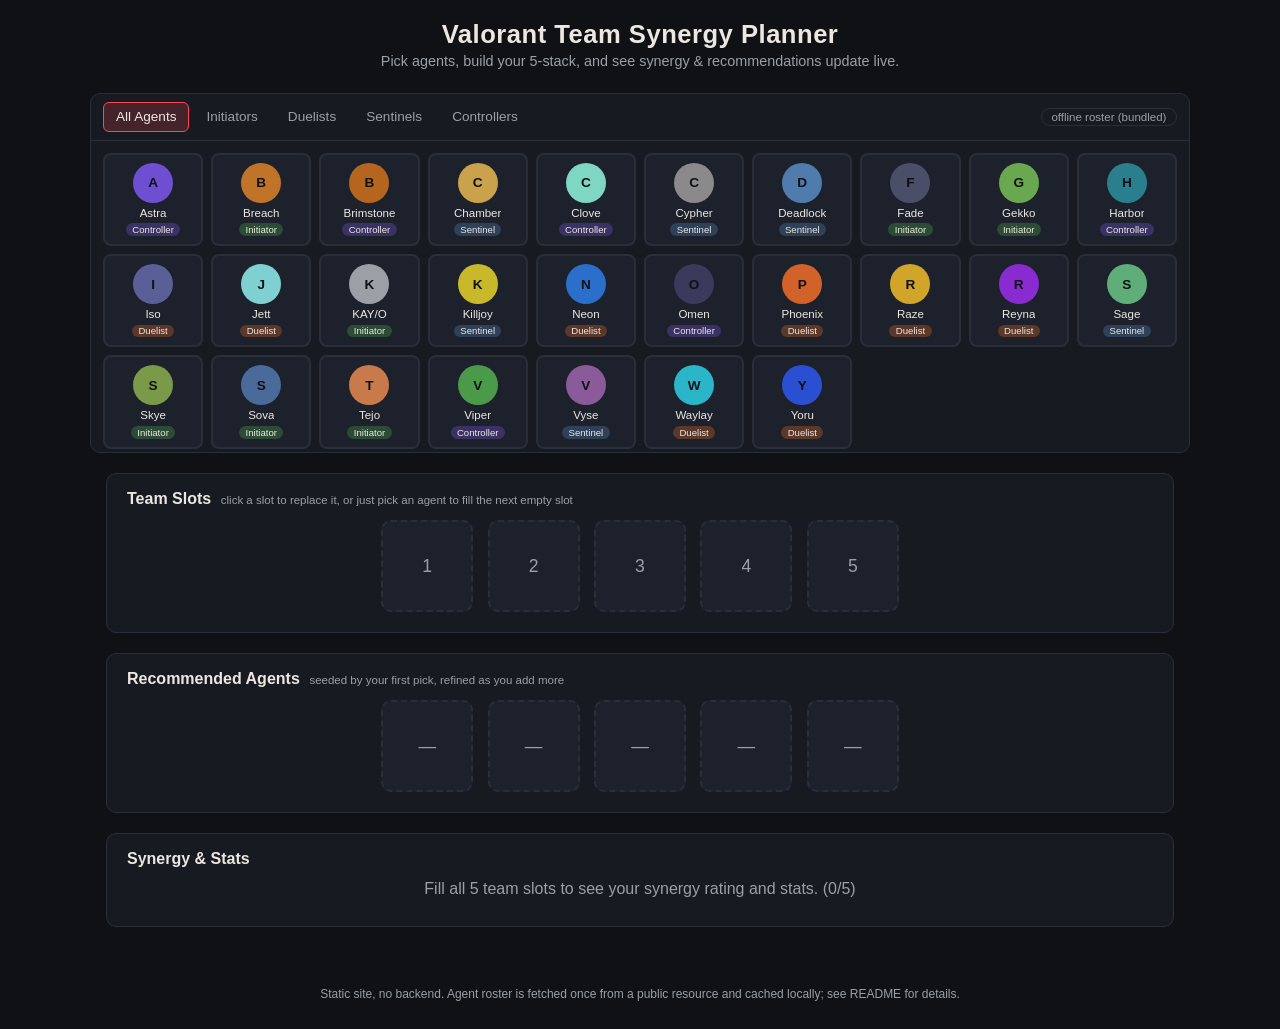
==== index.html @ a70f45d4 "Add static Valorant Team Synergy Planner site Co-authored-by: riyan-dcosta <76211890+riyan-dcosta@us" ====
<!doctype html>
<html lang="en">
<head>
  <meta charset="UTF-8" />
  <meta name="viewport" content="width=device-width, initial-scale=1.0" />
  <title>Valorant Team Synergy Planner</title>
  <meta name="description" content="Build a 5-stack, get live recommendations, and see your team synergy rating." />
  <link rel="icon" href="data:," />
  <link rel="stylesheet" href="css/style.css" />
</head>
<body>
  <header class="app-header">
    <h1>Valorant Team Synergy Planner</h1>
    <p class="subtitle">Pick agents, build your 5-stack, and see synergy &amp; recommendations update live.</p>
  </header>

  <!-- ============ TOP SECTION (fixed height, never shifts) ============ -->
  <section class="top-section" aria-label="Agent selection">
    <div class="tabs" role="tablist" aria-label="Agent role filters">
      <button class="tab active" role="tab" aria-selected="true" data-filter="all">All Agents</button>
      <button class="tab" role="tab" aria-selected="false" data-filter="Initiator">Initiators</button>
      <button class="tab" role="tab" aria-selected="false" data-filter="Duelist">Duelists</button>
      <button class="tab" role="tab" aria-selected="false" data-filter="Sentinel">Sentinels</button>
      <button class="tab" role="tab" aria-selected="false" data-filter="Controller">Controllers</button>
      <span class="data-source-badge" id="dataSourceBadge" title="Where agent data came from"></span>
    </div>
    <div class="agent-grid-viewport">
      <div class="agent-grid" id="agentGrid" role="list" aria-label="Agents">
        <!-- agent tiles injected by js -->
      </div>
    </div>
  </section>

  <!-- ============ BOTTOM SECTION (static position) ============ -->
  <main class="bottom-section">
    <div class="toast" id="toast" role="status" aria-live="polite"></div>

    <section class="panel" aria-label="Your team">
      <h2>Team Slots <span class="hint">click a slot to replace it, or just pick an agent to fill the next empty slot</span></h2>
      <div class="slot-row" id="teamSlots"></div>
    </section>

    <section class="panel" aria-label="Recommended agents">
      <h2>Recommended Agents <span class="hint">seeded by your first pick, refined as you add more</span></h2>
      <div class="slot-row recommended-row" id="recommendedSlots"></div>
    </section>

    <section class="panel synergy-panel" aria-label="Synergy and stats">
      <h2>Synergy &amp; Stats</h2>
      <div id="synergyContent" class="synergy-content">
        <p class="placeholder">Fill all 5 team slots to see your synergy rating and stats.</p>
      </div>
    </section>
  </main>

  <footer class="app-footer">
    <p>Static site, no backend. Agent roster is fetched once from a public resource and cached locally; see README for details.</p>
  </footer>

  <script src="js/data/agents.js"></script>
  <script src="js/data/synergy.js"></script>
  <script src="js/data-source.js"></script>
  <script src="js/recommend.js"></script>
  <script src="js/app.js"></script>
</body>
</html>
---- css/style.css ----
:root {
  --bg: #0f1115;
  --panel-bg: #171a21;
  --panel-bg-alt: #1d212b;
  --border: #2a2e38;
  --accent: #ff4655;
  --accent-soft: #ff465533;
  --text: #ece8e1;
  --text-dim: #9aa0a6;
  --duelist: #d1622a;
  --initiator: #4a9a4a;
  --sentinel: #4f7cac;
  --controller: #6f4fd1;

  --top-section-height: 360px;
  --slot-size: 92px;
}

* { box-sizing: border-box; }

html, body {
  margin: 0;
  padding: 0;
  background: var(--bg);
  color: var(--text);
  font-family: "Segoe UI", Roboto, Helvetica, Arial, sans-serif;
}

.app-header {
  padding: 1.25rem 1.5rem 0.5rem;
  text-align: center;
}
.app-header h1 { margin: 0 0 0.25rem; font-size: 1.6rem; letter-spacing: 0.5px; }
.subtitle { margin: 0; color: var(--text-dim); font-size: 0.9rem; }

/* ===================== TOP SECTION (fixed height) ===================== */
.top-section {
  height: var(--top-section-height);
  max-height: var(--top-section-height);
  min-height: var(--top-section-height);
  margin: 1rem auto 0;
  max-width: 1100px;
  display: flex;
  flex-direction: column;
  border: 1px solid var(--border);
  border-radius: 10px;
  background: var(--panel-bg);
  overflow: hidden; /* guarantees the box never grows regardless of content */
}

.tabs {
  display: flex;
  align-items: center;
  gap: 0.25rem;
  padding: 0.5rem 0.75rem;
  border-bottom: 1px solid var(--border);
  flex: 0 0 auto;
}
.tab {
  background: transparent;
  color: var(--text-dim);
  border: 1px solid transparent;
  border-radius: 6px;
  padding: 0.4rem 0.75rem;
  font-size: 0.85rem;
  cursor: pointer;
}
.tab:hover { color: var(--text); background: var(--panel-bg-alt); }
.tab.active {
  color: var(--text);
  background: var(--accent-soft);
  border-color: var(--accent);
}
.data-source-badge {
  margin-left: auto;
  font-size: 0.72rem;
  color: var(--text-dim);
  border: 1px solid var(--border);
  border-radius: 999px;
  padding: 0.15rem 0.6rem;
  white-space: nowrap;
}

.agent-grid-viewport {
  flex: 1 1 auto;
  overflow-y: auto; /* scroll inside fixed box instead of growing it */
  overflow-x: hidden;
}

.agent-grid {
  display: grid;
  grid-template-columns: repeat(auto-fill, minmax(96px, 1fr));
  gap: 0.5rem;
  padding: 0.75rem;
}

.agent-tile {
  display: flex;
  flex-direction: column;
  align-items: center;
  justify-content: center;
  gap: 0.25rem;
  background: var(--panel-bg-alt);
  border: 2px solid var(--border);
  border-radius: 8px;
  padding: 0.5rem 0.35rem;
  cursor: pointer;
  color: var(--text);
  transition: border-color 0.15s ease, transform 0.1s ease;
}
.agent-tile:hover { border-color: var(--accent); transform: translateY(-1px); }
.agent-tile.on-team { border-color: #5fae7a; background: #1a2b20; }

.agent-tile img,
.avatar-fallback {
  width: 40px;
  height: 40px;
  border-radius: 50%;
  object-fit: cover;
}
.avatar-fallback {
  display: flex;
  align-items: center;
  justify-content: center;
  font-weight: 700;
  font-size: 0.85rem;
  color: #0f1115;
}

.agent-name { font-size: 0.72rem; line-height: 1.1; text-align: center; }
.agent-role { font-size: 0.6rem; padding: 0.05rem 0.4rem; border-radius: 999px; }

.role-duelist { background: color-mix(in srgb, var(--duelist) 35%, transparent); }
.role-initiator { background: color-mix(in srgb, var(--initiator) 35%, transparent); }
.role-sentinel { background: color-mix(in srgb, var(--sentinel) 35%, transparent); }
.role-controller { background: color-mix(in srgb, var(--controller) 35%, transparent); }

/* ===================== BOTTOM SECTION (static position) ===================== */
.bottom-section {
  max-width: 1100px;
  margin: 1.25rem auto 2rem;
  padding: 0 1rem;
  position: relative;
}

.panel {
  background: var(--panel-bg);
  border: 1px solid var(--border);
  border-radius: 10px;
  padding: 1rem 1.25rem 1.25rem;
  margin-bottom: 1.25rem;
}
.panel h2 { margin: 0 0 0.75rem; font-size: 1rem; display: flex; align-items: baseline; gap: 0.6rem; flex-wrap: wrap; }
.hint { font-size: 0.72rem; color: var(--text-dim); font-weight: 400; }

.slot-row {
  display: flex;
  justify-content: center;
  gap: 0.9rem;
  flex-wrap: wrap;
}

.slot {
  width: var(--slot-size);
  height: var(--slot-size);
  border-radius: 10px;
  border: 2px solid var(--border);
  background: var(--panel-bg-alt);
  display: flex;
  flex-direction: column;
  align-items: center;
  justify-content: center;
  gap: 0.25rem;
  cursor: pointer;
  color: var(--text);
  font: inherit;
  padding: 0.3rem;
}

.slot.empty { border-style: dashed; color: var(--text-dim); }
.slot-placeholder { font-size: 1.1rem; color: var(--text-dim); }

.slot.filled { border-color: #3a3f4b; }

/* Active slot: clearly distinct from filled/empty */
.slot.active {
  border-color: var(--accent);
  box-shadow: 0 0 0 3px var(--accent-soft);
}

/* Duplicate-selection feedback: smooth ~3s highlight pulse */
.slot.duplicate-highlight {
  border-color: #ffd24a;
  border-width: 4px;
  box-shadow: 0 0 14px 2px #ffd24a99;
  transition: border-color 2.6s ease, border-width 2.6s ease, box-shadow 2.6s ease;
}

.recommended-slot.clickable:hover { border-color: #5fae7a; }

.agent-name { max-width: 100%; overflow: hidden; text-overflow: ellipsis; white-space: nowrap; }

.toast {
  position: fixed;
  bottom: 1.25rem;
  left: 50%;
  transform: translateX(-50%) translateY(20px);
  background: #2a2e38;
  border: 1px solid var(--accent);
  color: var(--text);
  padding: 0.6rem 1rem;
  border-radius: 8px;
  font-size: 0.85rem;
  opacity: 0;
  pointer-events: none;
  transition: opacity 0.2s ease, transform 0.2s ease;
  z-index: 50;
}
.toast.visible { opacity: 1; transform: translateX(-50%) translateY(0); }

.synergy-panel .placeholder { color: var(--text-dim); text-align: center; margin: 0.5rem 0; }

.synergy-rating {
  text-align: center;
  margin-bottom: 1rem;
}
.rating-number { font-size: 3rem; font-weight: 800; color: var(--accent); line-height: 1; }
.rating-label { color: var(--text-dim); font-size: 0.85rem; }

.synergy-columns {
  display: grid;
  grid-template-columns: repeat(auto-fit, minmax(220px, 1fr));
  gap: 1.25rem;
}
.synergy-columns h3 { margin: 0 0 0.5rem; font-size: 0.85rem; color: var(--text-dim); text-transform: uppercase; letter-spacing: 0.04em; }
.synergy-columns ul { list-style: none; margin: 0; padding: 0; display: flex; flex-direction: column; gap: 0.4rem; font-size: 0.85rem; }
.role-list li { display: flex; justify-content: space-between; gap: 0.5rem; }
.role-label { padding: 0.1rem 0.5rem; border-radius: 6px; font-size: 0.75rem; }
.pair-list .bonus { color: #5fae7a; font-weight: 700; margin-left: 0.4rem; }
.disclaimer { font-size: 0.72rem; color: var(--text-dim); margin-top: 0.6rem; }

.app-footer {
  text-align: center;
  color: var(--text-dim);
  font-size: 0.75rem;
  padding: 1rem;
}

@media (max-width: 600px) {
  :root { --slot-size: 72px; }
  .tabs { flex-wrap: wrap; }
  .data-source-badge { margin-left: 0; }
}
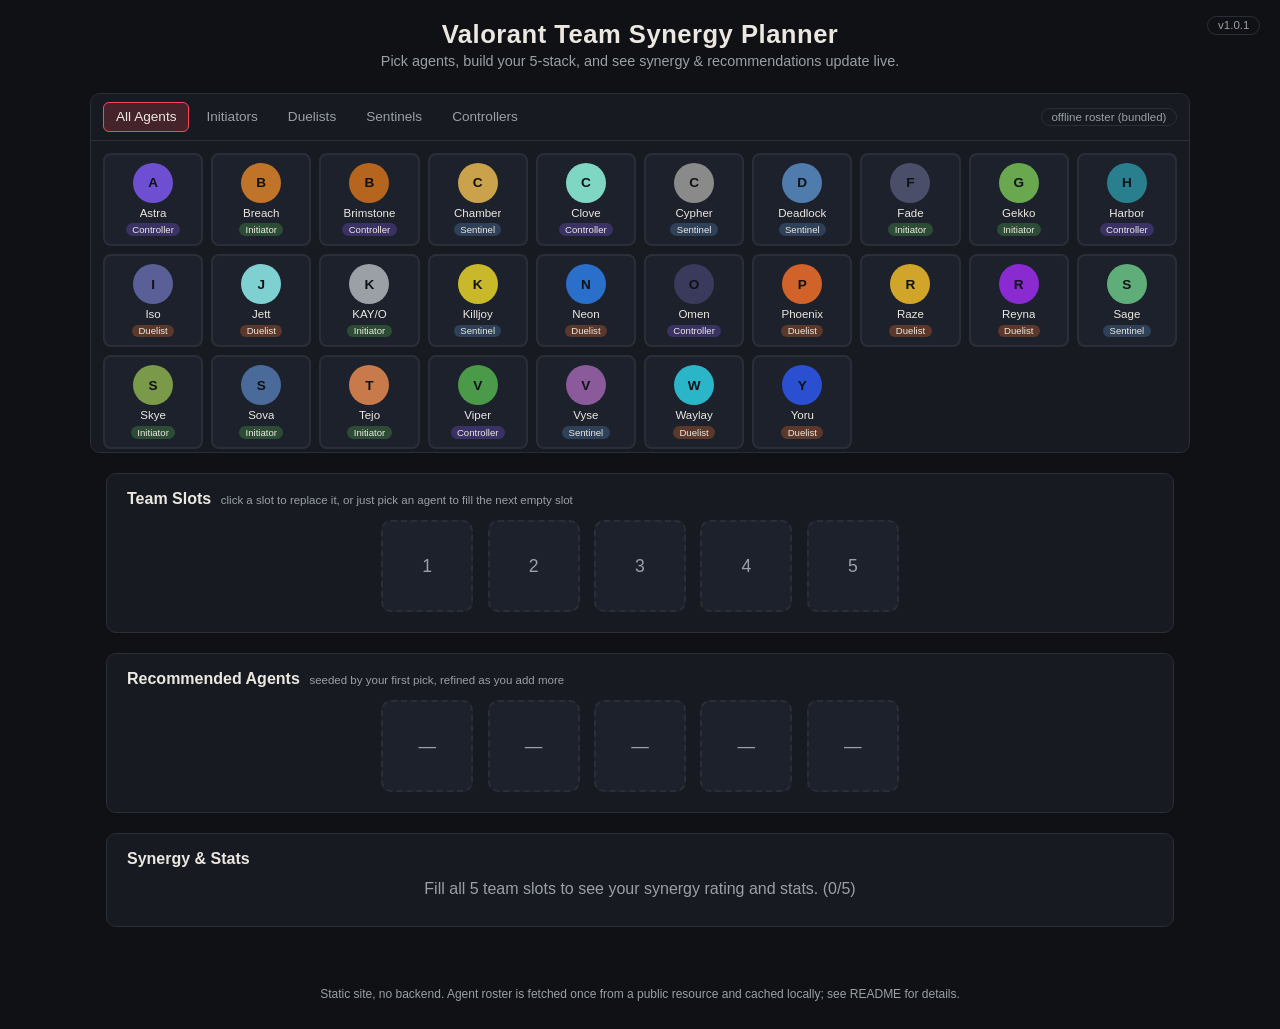
==== commit 8ee1cc65: "Fix recommended-slot image overflow and add app version badge Co-authored-by: riyan-dcosta <76211890" ====
--- a/index.html
+++ b/index.html
@@ -6,10 +6,11 @@
   <title>Valorant Team Synergy Planner</title>
   <meta name="description" content="Build a 5-stack, get live recommendations, and see your team synergy rating." />
   <link rel="icon" href="data:," />
-  <link rel="stylesheet" href="css/style.css" />
+  <link rel="stylesheet" href="css/style.css?v=1.0.1" />
 </head>
 <body>
   <header class="app-header">
+    <span class="app-version" id="appVersion" title="Application version"></span>
     <h1>Valorant Team Synergy Planner</h1>
     <p class="subtitle">Pick agents, build your 5-stack, and see synergy &amp; recommendations update live.</p>
   </header>
@@ -57,6 +58,7 @@
     <p>Static site, no backend. Agent roster is fetched once from a public resource and cached locally; see README for details.</p>
   </footer>
 
+  <script src="js/version.js"></script>
   <script src="js/data/agents.js"></script>
   <script src="js/data/synergy.js"></script>
   <script src="js/data-source.js"></script>
--- a/css/style.css
+++ b/css/style.css
@@ -29,9 +29,22 @@
 .app-header {
   padding: 1.25rem 1.5rem 0.5rem;
   text-align: center;
+  position: relative;
 }
 .app-header h1 { margin: 0 0 0.25rem; font-size: 1.6rem; letter-spacing: 0.5px; }
 .subtitle { margin: 0; color: var(--text-dim); font-size: 0.9rem; }
+
+.app-version {
+  position: absolute;
+  top: 1rem;
+  right: 1.25rem;
+  font-size: 0.72rem;
+  color: var(--text-dim);
+  border: 1px solid var(--border);
+  border-radius: 999px;
+  padding: 0.15rem 0.6rem;
+  white-space: nowrap;
+}
 
 /* ===================== TOP SECTION (fixed height) ===================== */
 .top-section {
@@ -118,6 +131,17 @@
   border-radius: 50%;
   object-fit: cover;
 }
+
+.slot img,
+.slot .avatar-fallback {
+  width: calc(var(--slot-size) * 0.5);
+  height: calc(var(--slot-size) * 0.5);
+  max-width: 100%;
+  max-height: 100%;
+  flex-shrink: 0;
+  border-radius: 50%;
+  object-fit: cover;
+}
 .avatar-fallback {
   display: flex;
   align-items: center;
@@ -175,6 +199,7 @@
   color: var(--text);
   font: inherit;
   padding: 0.3rem;
+  overflow: hidden;
 }
 
 .slot.empty { border-style: dashed; color: var(--text-dim); }
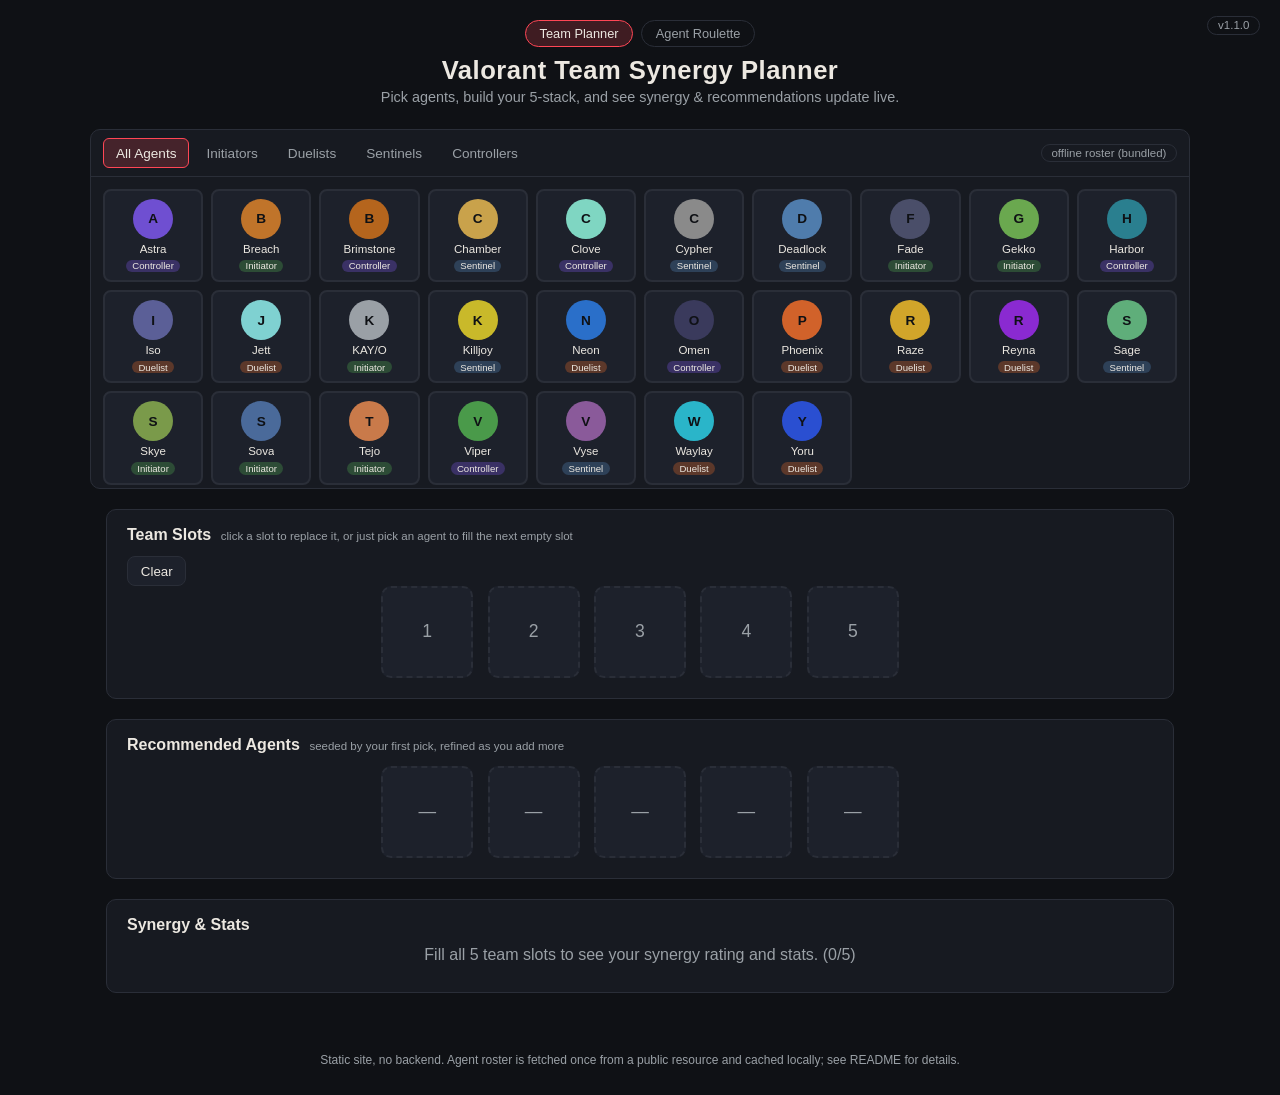
==== commit 571c8fed: "added option to clear selected team." ====
--- a/index.html
+++ b/index.html
@@ -6,11 +6,15 @@
   <title>Valorant Team Synergy Planner</title>
   <meta name="description" content="Build a 5-stack, get live recommendations, and see your team synergy rating." />
   <link rel="icon" href="data:," />
-  <link rel="stylesheet" href="css/style.css?v=1.0.1" />
+  <link rel="stylesheet" href="css/style.css?v=1.1.0" />
 </head>
 <body>
   <header class="app-header">
     <span class="app-version" id="appVersion" title="Application version"></span>
+    <nav class="app-nav">
+      <a class="app-nav-link active" href="index.html">Team Planner</a>
+      <a class="app-nav-link" href="roulette.html">Agent Roulette</a>
+    </nav>
     <h1>Valorant Team Synergy Planner</h1>
     <p class="subtitle">Pick agents, build your 5-stack, and see synergy &amp; recommendations update live.</p>
   </header>
@@ -38,6 +42,7 @@
 
     <section class="panel" aria-label="Your team">
       <h2>Team Slots <span class="hint">click a slot to replace it, or just pick an agent to fill the next empty slot</span></h2>
+      <button id="clearTeamSlots" class="clear-button" type="button" aria-selected="false">Clear</button>
       <div class="slot-row" id="teamSlots"></div>
     </section>
 
--- a/css/style.css
+++ b/css/style.css
@@ -46,6 +46,24 @@
   white-space: nowrap;
 }
 
+.app-nav {
+  display: flex;
+  justify-content: center;
+  gap: 0.5rem;
+  margin-bottom: 0.6rem;
+}
+.app-nav-link {
+  color: var(--text-dim);
+  text-decoration: none;
+  font-size: 0.8rem;
+  border: 1px solid var(--border);
+  border-radius: 999px;
+  padding: 0.3rem 0.85rem;
+  transition: border-color 0.15s ease, color 0.15s ease, background 0.15s ease;
+}
+.app-nav-link:hover { color: var(--text); background: var(--panel-bg-alt); }
+.app-nav-link.active { color: var(--text); background: var(--accent-soft); border-color: var(--accent); }
+
 /* ===================== TOP SECTION (fixed height) ===================== */
 .top-section {
   height: var(--top-section-height);
@@ -167,6 +185,20 @@
   position: relative;
 }
 
+.clear-button {
+  background: var(--panel-bg-alt);
+  border: 1px solid var(--border);
+  border-radius: 8px;
+  padding: 0.4rem 0.8rem;
+  cursor: pointer;
+  color: var(--text);
+  transition: border-color 0.15s ease, background 0.15s ease;
+}
+.clear-button:hover {
+  border-color: var(--accent);
+  background: var(--panel-bg);
+}
+
 .panel {
   background: var(--panel-bg);
   border: 1px solid var(--border);
